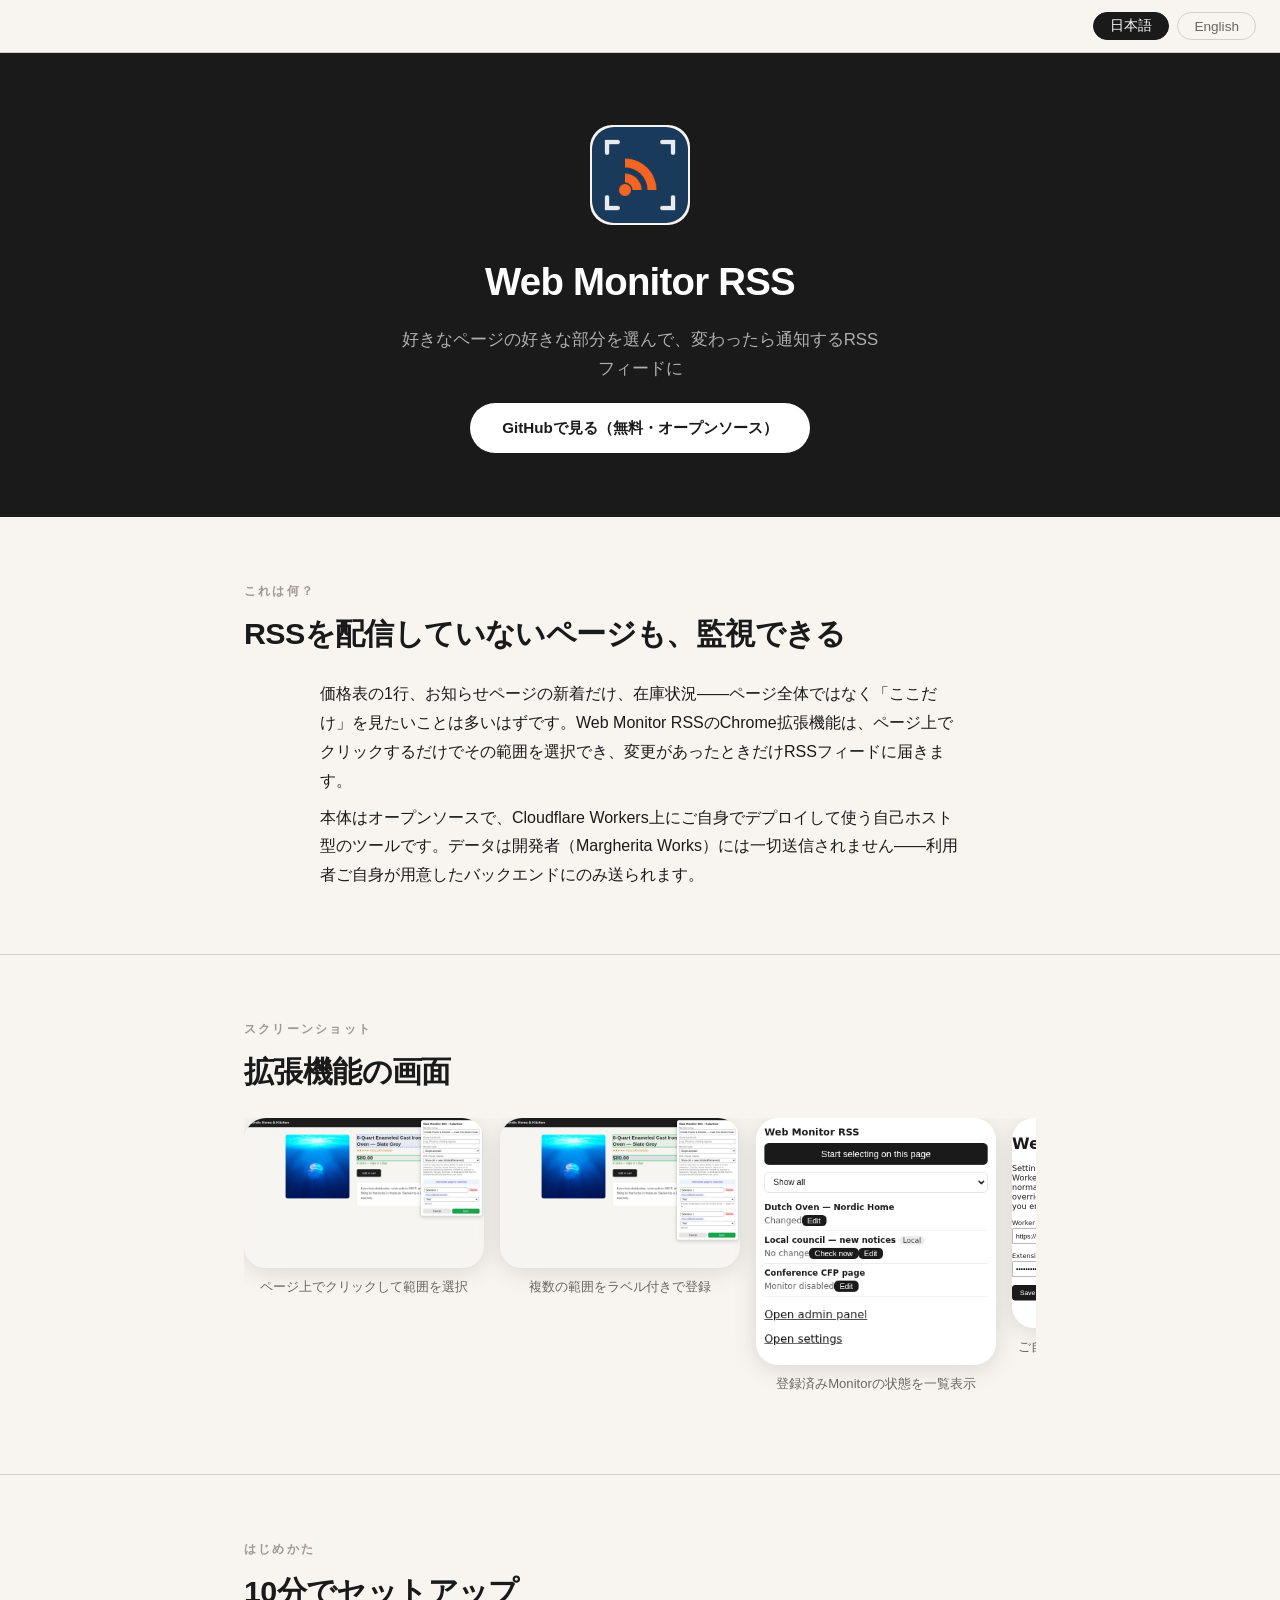
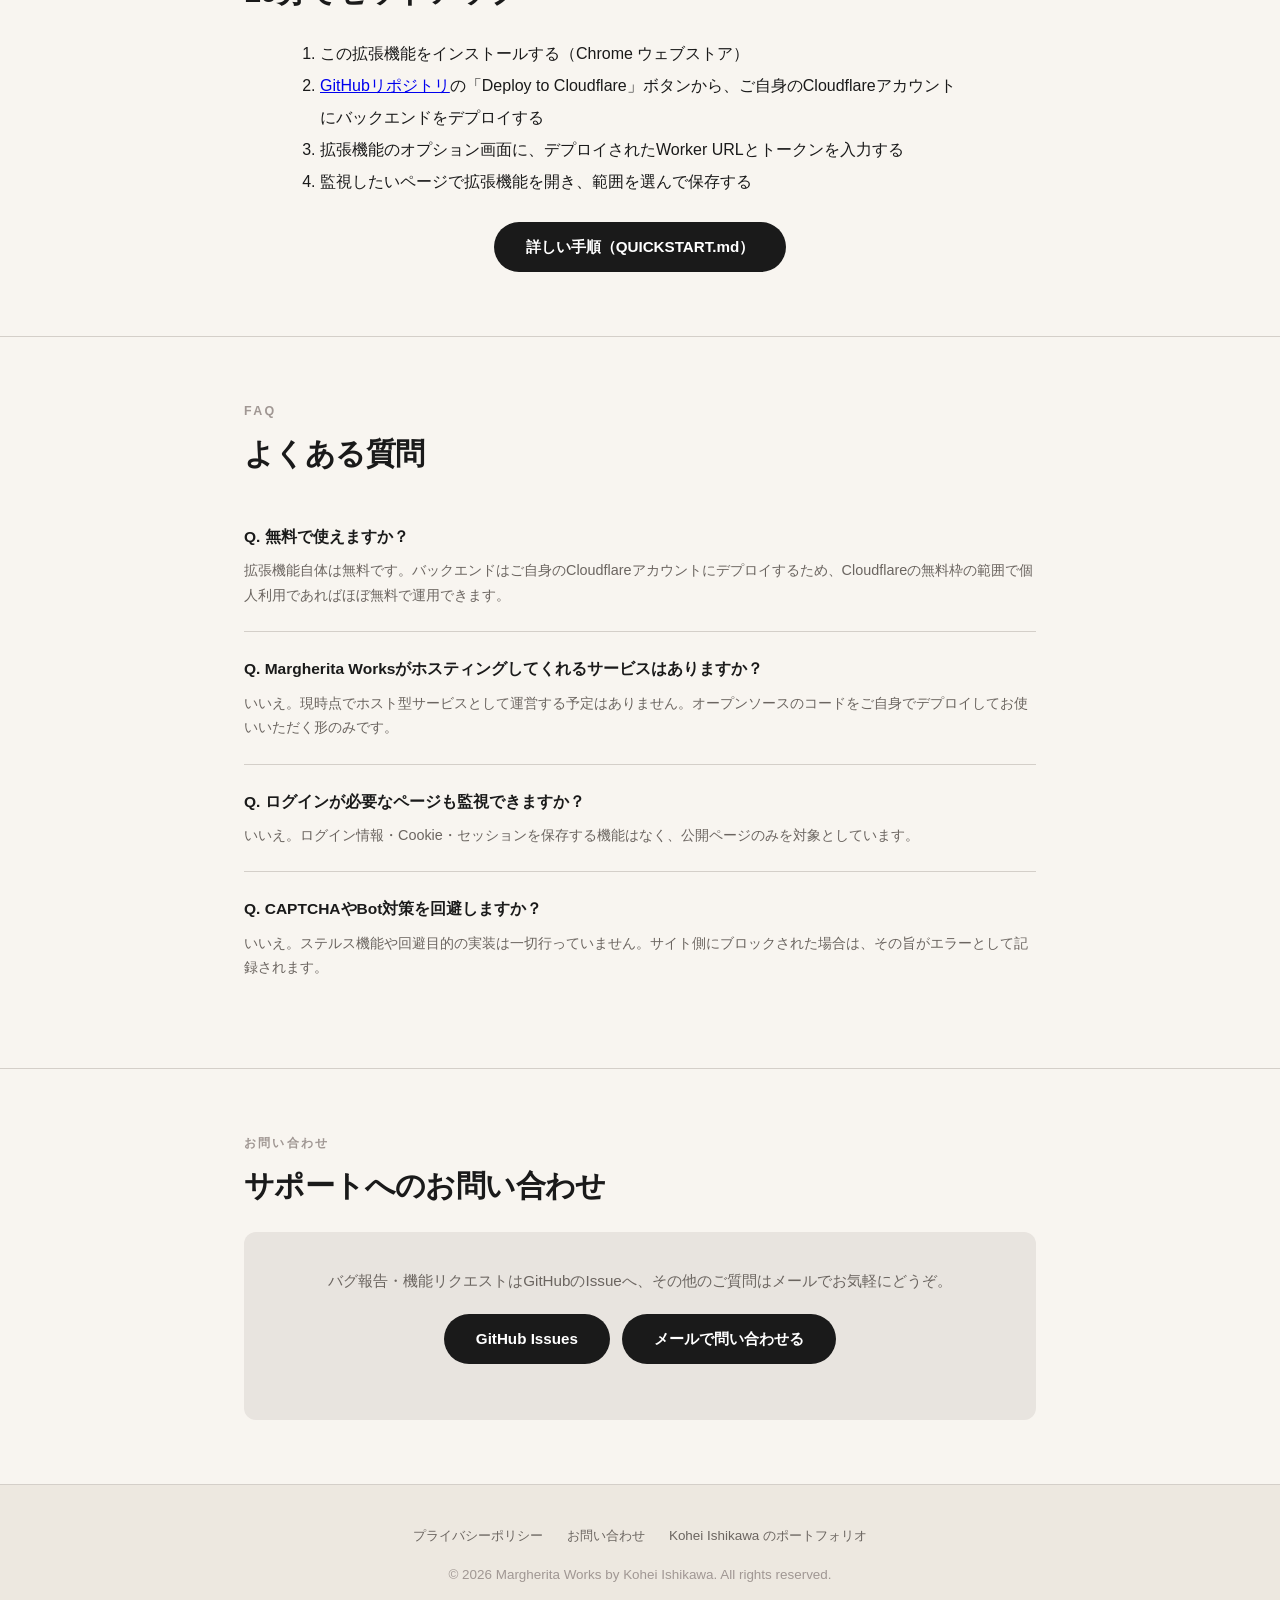
==== index.html @ 7b8b70bd "Initial support site for Web Monitor RSS Chrome extension Support page, privacy policy (JA/EN), and " ====
<!DOCTYPE html>
<html lang="ja">
<head>
  <meta charset="UTF-8">
  <meta name="viewport" content="width=device-width, initial-scale=1.0">
  <title data-lang="ja">Web Monitor RSS – サポート</title>
  <title data-lang="en">Web Monitor RSS – Support</title>
  <meta name="description" content="Web Monitor RSS サポートページ。使い方・よくある質問・お問い合わせ。">
  <link rel="stylesheet" href="assets/css/style.css">
</head>
<body>

<div class="lang-bar">
  <button class="lang-btn active" onclick="setLang('ja')" id="btn-ja">日本語</button>
  <button class="lang-btn"        onclick="setLang('en')" id="btn-en">English</button>
</div>

<header class="site-header">
  <div class="app-icon"><img src="assets/app-icon.png" alt="Web Monitor RSS" width="96" height="96" style="border-radius:22px;"></div>
  <h1>Web Monitor RSS</h1>
  <p class="tagline">
    <span data-lang="ja">好きなページの好きな部分を選んで、変わったら通知するRSSフィードに</span>
    <span data-lang="en">Select any part of any page. Get a private RSS feed when it changes.</span>
  </p>
  <p style="margin-top:20px;">
    <a class="btn-hero" href="https://github.com/isitest1/web-monitor-rss">
      <span data-lang="ja">GitHubで見る（無料・オープンソース）</span>
      <span data-lang="en">View on GitHub (free, open source)</span>
    </a>
  </p>
</header>

<main>

<!-- What it is -->
<section>
  <div class="container">
    <p class="section-label">
      <span data-lang="ja">これは何？</span>
      <span data-lang="en">What is this?</span>
    </p>
    <h2 class="section-title">
      <span data-lang="ja">RSSを配信していないページも、監視できる</span>
      <span data-lang="en">Turn any webpage into an RSS feed — even one with no feed of its own</span>
    </h2>
    <p style="max-width:640px;margin:0 auto 8px;line-height:1.8;">
      <span data-lang="ja">価格表の1行、お知らせページの新着だけ、在庫状況——ページ全体ではなく「ここだけ」を見たいことは多いはずです。Web Monitor RSSのChrome拡張機能は、ページ上でクリックするだけでその範囲を選択でき、変更があったときだけRSSフィードに届きます。</span>
      <span data-lang="en">A single price, just the newest entry on a notices page, a stock-status line — often you only care about one small part of a page, not the whole thing. Web Monitor RSS's Chrome extension lets you point-and-click the exact element you care about, and delivers a private RSS item only when it actually changes.</span>
    </p>
    <p style="max-width:640px;margin:0 auto;line-height:1.8;">
      <span data-lang="ja">本体はオープンソースで、Cloudflare Workers上にご自身でデプロイして使う自己ホスト型のツールです。データは開発者（Margherita Works）には一切送信されません——利用者ご自身が用意したバックエンドにのみ送られます。</span>
      <span data-lang="en">The backend is open source and self-hosted — you deploy your own copy to Cloudflare Workers. No data is ever sent to the developer (Margherita Works); it only ever goes to the backend URL you configure yourself.</span>
    </p>
  </div>
</section>

<!-- Screenshots -->
<section>
  <div class="container">
    <p class="section-label">
      <span data-lang="ja">スクリーンショット</span>
      <span data-lang="en">Screenshots</span>
    </p>
    <h2 class="section-title">
      <span data-lang="ja">拡張機能の画面</span>
      <span data-lang="en">The Extension</span>
    </h2>
    <div class="screenshots">
      <div class="screenshot-item">
        <img class="ss-img" src="assets/screenshots/ss01_selector_overlay.png" alt="Visual Selector overlay" loading="lazy">
        <p class="screenshot-caption">
          <span data-lang="ja">ページ上でクリックして範囲を選択</span>
          <span data-lang="en">Click to select a part of any page</span>
        </p>
      </div>
      <div class="screenshot-item">
        <img class="ss-img" src="assets/screenshots/ss02_multiple_selections.png" alt="Multiple selections" loading="lazy">
        <p class="screenshot-caption">
          <span data-lang="ja">複数の範囲をラベル付きで登録</span>
          <span data-lang="en">Add multiple labeled selections per Monitor</span>
        </p>
      </div>
      <div class="screenshot-item">
        <img class="ss-img" src="assets/screenshots/ss03_popup_watchlist.png" alt="Watchlist popup" loading="lazy">
        <p class="screenshot-caption">
          <span data-lang="ja">登録済みMonitorの状態を一覧表示</span>
          <span data-lang="en">See all your Monitors at a glance</span>
        </p>
      </div>
      <div class="screenshot-item">
        <img class="ss-img" src="assets/screenshots/ss04_options.png" alt="Options page" loading="lazy">
        <p class="screenshot-caption">
          <span data-lang="ja">ご自身のWorker URLとトークンを設定</span>
          <span data-lang="en">Point it at your own Worker URL and token</span>
        </p>
      </div>
    </div>
  </div>
</section>

<!-- Getting started -->
<section>
  <div class="container">
    <p class="section-label">
      <span data-lang="ja">はじめかた</span>
      <span data-lang="en">Getting Started</span>
    </p>
    <h2 class="section-title">
      <span data-lang="ja">10分でセットアップ</span>
      <span data-lang="en">Set Up in About 10 Minutes</span>
    </h2>
    <ol style="max-width:640px;margin:0 auto;line-height:2;">
      <li>
        <span data-lang="ja">この拡張機能をインストールする（Chrome ウェブストア）</span>
        <span data-lang="en">Install this extension (Chrome Web Store)</span>
      </li>
      <li>
        <span data-lang="ja"><a href="https://github.com/isitest1/web-monitor-rss">GitHubリポジトリ</a>の「Deploy to Cloudflare」ボタンから、ご自身のCloudflareアカウントにバックエンドをデプロイする</span>
        <span data-lang="en">Deploy your own backend via the "Deploy to Cloudflare" button on the <a href="https://github.com/isitest1/web-monitor-rss">GitHub repository</a></span>
      </li>
      <li>
        <span data-lang="ja">拡張機能のオプション画面に、デプロイされたWorker URLとトークンを入力する</span>
        <span data-lang="en">Enter your deployed Worker URL and token in the extension's options page</span>
      </li>
      <li>
        <span data-lang="ja">監視したいページで拡張機能を開き、範囲を選んで保存する</span>
        <span data-lang="en">Open the extension on any page you want to watch, select an element, and save</span>
      </li>
    </ol>
    <p style="text-align:center;margin-top:24px;">
      <a class="btn" href="https://github.com/isitest1/web-monitor-rss/blob/main/QUICKSTART.md">
        <span data-lang="ja">詳しい手順（QUICKSTART.md）</span>
        <span data-lang="en">Full walkthrough (QUICKSTART.md)</span>
      </a>
    </p>
  </div>
</section>

<!-- FAQ -->
<section>
  <div class="container">
    <p class="section-label">FAQ</p>
    <h2 class="section-title">
      <span data-lang="ja">よくある質問</span>
      <span data-lang="en">Frequently Asked Questions</span>
    </h2>

    <div class="faq-item">
      <p class="faq-q"><span data-lang="ja">Q. 無料で使えますか？</span><span data-lang="en">Q. Is this free to use?</span></p>
      <p class="faq-a"><span data-lang="ja">拡張機能自体は無料です。バックエンドはご自身のCloudflareアカウントにデプロイするため、Cloudflareの無料枠の範囲で個人利用であればほぼ無料で運用できます。</span><span data-lang="en">The extension itself is free. The backend runs on your own Cloudflare account — for personal use, it comfortably fits within Cloudflare's free tier.</span></p>
    </div>
    <div class="faq-item">
      <p class="faq-q"><span data-lang="ja">Q. Margherita Worksがホスティングしてくれるサービスはありますか？</span><span data-lang="en">Q. Do you offer a hosted version I can just sign up for?</span></p>
      <p class="faq-a"><span data-lang="ja">いいえ。現時点でホスト型サービスとして運営する予定はありません。オープンソースのコードをご自身でデプロイしてお使いいただく形のみです。</span><span data-lang="en">No — there is no plan to run this as a hosted service. It's open source software you deploy and run yourself.</span></p>
    </div>
    <div class="faq-item">
      <p class="faq-q"><span data-lang="ja">Q. ログインが必要なページも監視できますか？</span><span data-lang="en">Q. Can it monitor pages behind a login?</span></p>
      <p class="faq-a"><span data-lang="ja">いいえ。ログイン情報・Cookie・セッションを保存する機能はなく、公開ページのみを対象としています。</span><span data-lang="en">No. It never stores login credentials, cookies, or sessions, and is designed only for public pages that don't require a login.</span></p>
    </div>
    <div class="faq-item">
      <p class="faq-q"><span data-lang="ja">Q. CAPTCHAやBot対策を回避しますか？</span><span data-lang="en">Q. Does it bypass CAPTCHAs or bot detection?</span></p>
      <p class="faq-a"><span data-lang="ja">いいえ。ステルス機能や回避目的の実装は一切行っていません。サイト側にブロックされた場合は、その旨がエラーとして記録されます。</span><span data-lang="en">No. It implements no stealth or evasion techniques. If a site blocks automated access, that's recorded as an error, not worked around.</span></p>
    </div>
  </div>
</section>

<!-- Contact -->
<section>
  <div class="container">
    <p class="section-label">
      <span data-lang="ja">お問い合わせ</span>
      <span data-lang="en">Contact</span>
    </p>
    <h2 class="section-title">
      <span data-lang="ja">サポートへのお問い合わせ</span>
      <span data-lang="en">Get in Touch</span>
    </h2>
    <div class="contact-box">
      <p><span data-lang="ja">バグ報告・機能リクエストはGitHubのIssueへ、その他のご質問はメールでお気軽にどうぞ。</span><span data-lang="en">Bug reports and feature requests are welcome as GitHub Issues; general questions are welcome via email.</span></p>
      <p style="margin-top:12px;">
        <a class="btn" href="https://github.com/isitest1/web-monitor-rss/issues">GitHub Issues</a>
        <a class="btn" href="mailto:support@margheritaworks.com" style="margin-left:8px;">
          <span data-lang="ja">メールで問い合わせる</span>
          <span data-lang="en">Send an Email</span>
        </a>
      </p>
    </div>
  </div>
</section>

</main>

<footer class="site-footer">
  <div class="footer-links">
    <a href="privacy.html">
      <span data-lang="ja">プライバシーポリシー</span>
      <span data-lang="en">Privacy Policy</span>
    </a>
    <a href="mailto:support@margheritaworks.com">
      <span data-lang="ja">お問い合わせ</span>
      <span data-lang="en">Contact</span>
    </a>
    <a href="https://isitest1.github.io/portfolio-hub/ja" data-lang="ja">Kohei Ishikawa のポートフォリオ</a>
    <a href="https://isitest1.github.io/portfolio-hub/en" data-lang="en">Kohei Ishikawa's Portfolio</a>
  </div>
  <p>
    <span data-lang="ja">© 2026 Margherita Works by Kohei Ishikawa. All rights reserved.</span>
    <span data-lang="en">© 2026 Margherita Works by Kohei Ishikawa. All rights reserved.</span>
  </p>
</footer>

<script>
function setLang(lang) {
  document.body.classList.toggle('en', lang === 'en');
  document.getElementById('btn-ja').classList.toggle('active', lang === 'ja');
  document.getElementById('btn-en').classList.toggle('active', lang === 'en');
  document.documentElement.lang = lang;
  localStorage.setItem('lang', lang);
}
const saved = localStorage.getItem('lang');
if (saved === 'en') setLang('en');
</script>
</body>
</html>
---- assets/css/style.css ----
/* フォトスリム / PhotoSlim – Support & Privacy Site */
:root {
  --paper:        #F8F5F0;
  --paper-deep:   #EDE8E0;
  --track:        #E8E4DF;
  --rule:         #D4CFC9;
  --ink:          #1A1A1A;
  --ink-muted:    #6B6560;
  --ink-faint:    #A09793;
  --danger:       #B42818;
  --accent:       #2C5F8A;
  --white:        #FFFFFF;

  --font-ja: "Hiragino Kaku Gothic ProN", "Hiragino Sans", "Noto Sans JP", sans-serif;
  --font-en: -apple-system, BlinkMacSystemFont, "SF Pro Text", "Helvetica Neue", sans-serif;
  --radius: 12px;
  --max-w: 840px;
}

*, *::before, *::after { box-sizing: border-box; margin: 0; padding: 0; }

html { font-size: 16px; scroll-behavior: smooth; }

body {
  background: var(--paper);
  color: var(--ink);
  font-family: var(--font-ja);
  line-height: 1.7;
  -webkit-font-smoothing: antialiased;
}

/* ── Language toggle ─────────────────────────── */
.lang-bar {
  position: sticky;
  top: 0;
  z-index: 100;
  background: var(--paper);
  border-bottom: 1px solid var(--rule);
  padding: 12px 24px;
  display: flex;
  justify-content: flex-end;
  gap: 8px;
}
.lang-btn {
  background: none;
  border: 1.5px solid var(--rule);
  border-radius: 99px;
  padding: 4px 16px;
  font-size: 0.85rem;
  cursor: pointer;
  color: var(--ink-muted);
  transition: all 0.15s;
}
.lang-btn.active {
  background: var(--ink);
  color: var(--white);
  border-color: var(--ink);
}
.lang-btn:hover:not(.active) { border-color: var(--ink); color: var(--ink); }

/* ── Header / Hero ───────────────────────────── */
.site-header {
  background: var(--ink);
  color: var(--white);
  text-align: center;
  padding: 72px 24px 64px;
}
.app-icon {
  width: 100px;
  height: 100px;
  border-radius: 22px;
  background: var(--paper);
  margin: 0 auto 24px;
  display: flex;
  align-items: center;
  justify-content: center;
  font-size: 2.6rem;
}
.site-header h1 {
  font-size: 2.4rem;
  font-weight: 800;
  letter-spacing: -0.02em;
  margin-bottom: 12px;
}
.site-header .tagline {
  font-size: 1.05rem;
  color: rgba(255,255,255,0.65);
  max-width: 480px;
  margin: 0 auto;
}

/* ── Container ───────────────────────────────── */
.container {
  max-width: var(--max-w);
  margin: 0 auto;
  padding: 0 24px;
}

/* ── Section ─────────────────────────────────── */
section { padding: 64px 0; border-bottom: 1px solid var(--rule); }
section:last-child { border-bottom: none; }

.section-label {
  font-size: 0.78rem;
  font-weight: 700;
  letter-spacing: 0.18em;
  color: var(--ink-faint);
  text-transform: uppercase;
  margin-bottom: 12px;
}
.section-title {
  font-size: 1.9rem;
  font-weight: 800;
  letter-spacing: -0.02em;
  margin-bottom: 28px;
  line-height: 1.25;
}

/* ── Screenshots gallery ─────────────────────── */
.screenshots {
  display: flex;
  gap: 16px;
  overflow-x: auto;
  padding-bottom: 16px;
  scroll-snap-type: x mandatory;
  -webkit-overflow-scrolling: touch;
}
.screenshots::-webkit-scrollbar { height: 4px; }
.screenshots::-webkit-scrollbar-track { background: var(--track); border-radius: 2px; }
.screenshots::-webkit-scrollbar-thumb { background: var(--rule); border-radius: 2px; }

.screenshot-item {
  flex: 0 0 240px;
  scroll-snap-align: start;
}
.screenshot-item img {
  width: 240px;
  height: auto;
  border-radius: 22px;
  box-shadow: 0 4px 24px rgba(0,0,0,0.12);
  display: block;
}
.screenshot-caption {
  text-align: center;
  font-size: 0.82rem;
  color: var(--ink-muted);
  margin-top: 10px;
  line-height: 1.4;
}

/* ── Feature list ────────────────────────────── */
.feature-grid {
  display: grid;
  grid-template-columns: 1fr 1fr;
  gap: 20px;
  margin-top: 8px;
}
@media (max-width: 600px) {
  .feature-grid { grid-template-columns: 1fr; }
}
.feature-card {
  background: var(--track);
  border-radius: var(--radius);
  padding: 24px;
}
.feature-card .icon {
  font-size: 1.6rem;
  margin-bottom: 10px;
  display: block;
}
.feature-card h3 {
  font-size: 1.05rem;
  font-weight: 700;
  margin-bottom: 6px;
}
.feature-card p {
  font-size: 0.88rem;
  color: var(--ink-muted);
  line-height: 1.6;
}

/* ── How to use ──────────────────────────────── */
.steps { list-style: none; counter-reset: step; margin-top: 8px; }
.steps li {
  counter-increment: step;
  display: flex;
  gap: 20px;
  padding: 24px 0;
  border-bottom: 1px solid var(--rule);
}
.steps li:last-child { border-bottom: none; }
.step-num {
  flex-shrink: 0;
  width: 44px;
  height: 44px;
  border-radius: 50%;
  background: var(--ink);
  color: var(--white);
  display: flex;
  align-items: center;
  justify-content: center;
  font-size: 1rem;
  font-weight: 800;
  font-variant-numeric: tabular-nums;
  content: counter(step);
}
.step-num::after { content: counter(step); }
.step-content h3 {
  font-size: 1.05rem;
  font-weight: 700;
  margin-bottom: 6px;
}
.step-content p {
  font-size: 0.9rem;
  color: var(--ink-muted);
}

/* ── FAQ ─────────────────────────────────────── */
.faq-item { padding: 24px 0; border-bottom: 1px solid var(--rule); }
.faq-item:last-child { border-bottom: none; }
.faq-q { font-weight: 700; margin-bottom: 8px; font-size: 0.97rem; }
.faq-a { font-size: 0.9rem; color: var(--ink-muted); }

/* ── Contact ─────────────────────────────────── */
.contact-box {
  background: var(--track);
  border-radius: var(--radius);
  padding: 36px;
  text-align: center;
}
.contact-box p { color: var(--ink-muted); margin-bottom: 20px; font-size: 0.95rem; }
.btn {
  display: inline-block;
  background: var(--ink);
  color: var(--white);
  padding: 12px 32px;
  border-radius: 99px;
  text-decoration: none;
  font-weight: 700;
  font-size: 0.95rem;
  transition: opacity 0.15s;
}
.btn:hover { opacity: 0.8; }
.btn-hero {
  display: inline-block;
  background: var(--white);
  color: var(--ink);
  padding: 12px 32px;
  border-radius: 99px;
  text-decoration: none;
  font-weight: 700;
  font-size: 0.95rem;
  transition: opacity 0.15s;
}
.btn-hero:hover { opacity: 0.8; }

/* ── Privacy specific ────────────────────────── */
.policy-section { margin-bottom: 40px; }
.policy-section h2 {
  font-size: 1.2rem;
  font-weight: 700;
  margin-bottom: 12px;
  padding-bottom: 8px;
  border-bottom: 1px solid var(--rule);
}
.policy-section p, .policy-section li {
  font-size: 0.92rem;
  color: var(--ink-muted);
  margin-bottom: 8px;
}
.policy-section ul { padding-left: 1.4em; }
.highlight-box {
  background: var(--ink);
  color: var(--white);
  border-radius: var(--radius);
  padding: 24px 28px;
  margin: 28px 0;
  font-size: 1.05rem;
  font-weight: 700;
  text-align: center;
  line-height: 1.5;
}

/* ── Footer ──────────────────────────────────── */
.site-footer {
  background: var(--paper-deep);
  border-top: 1px solid var(--rule);
  padding: 40px 24px;
  text-align: center;
  font-size: 0.84rem;
  color: var(--ink-faint);
}
.site-footer a { color: var(--ink-muted); text-decoration: none; }
.site-footer a:hover { color: var(--ink); }
.footer-links { display: flex; gap: 24px; justify-content: center; margin-bottom: 16px; }

/* ── i18n ────────────────────────────────────── */
[data-lang="en"] { display: none; }
body.en [data-lang="ja"] { display: none; }
body.en [data-lang="en"] { display: unset; }
/* Block-level elements need block display */
body.en section[data-lang="en"],
body.en div[data-lang="en"],
body.en li[data-lang="en"],
body.en p[data-lang="en"] { display: block; }
body.en ul[data-lang="en"] { display: block; }

@media (max-width: 600px) {
  .site-header h1 { font-size: 1.8rem; }
  .section-title { font-size: 1.4rem; }
  .screenshot-item { flex: 0 0 180px; }
  .screenshot-item img { width: 180px; }
}
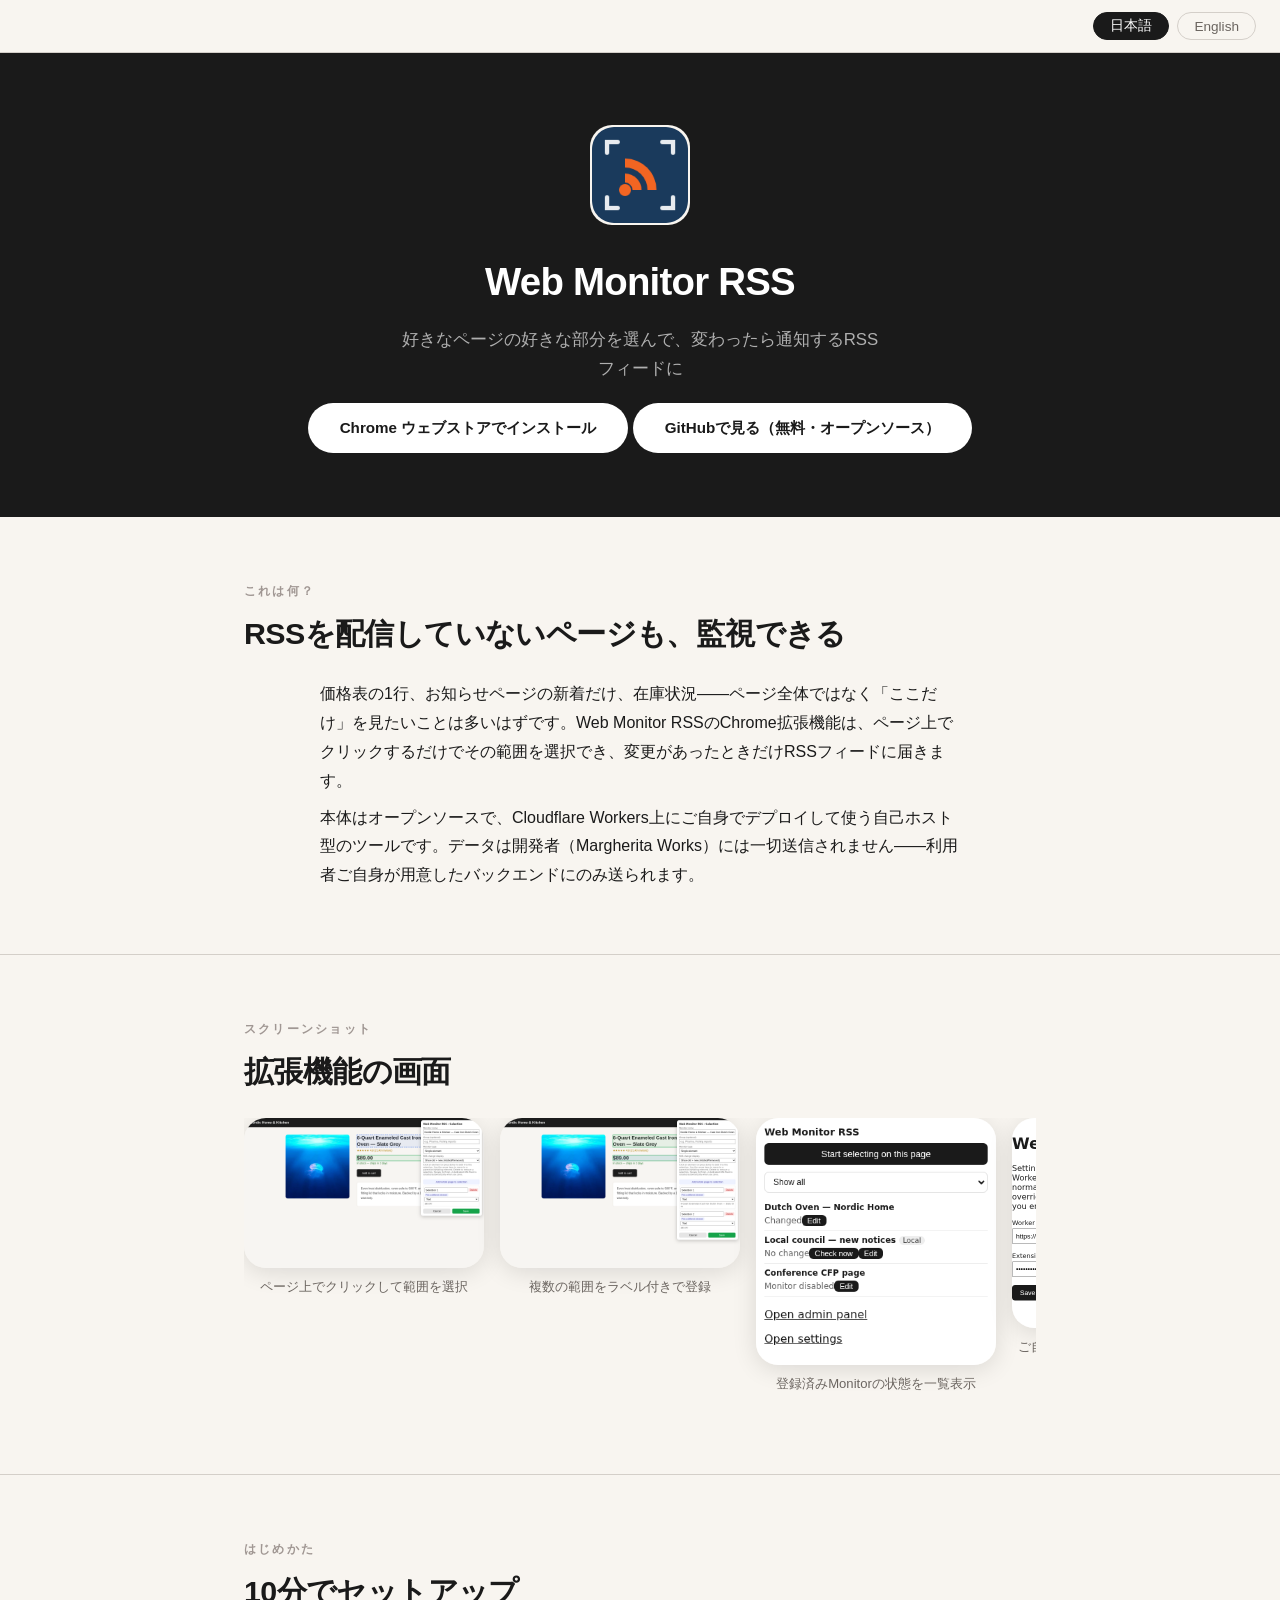
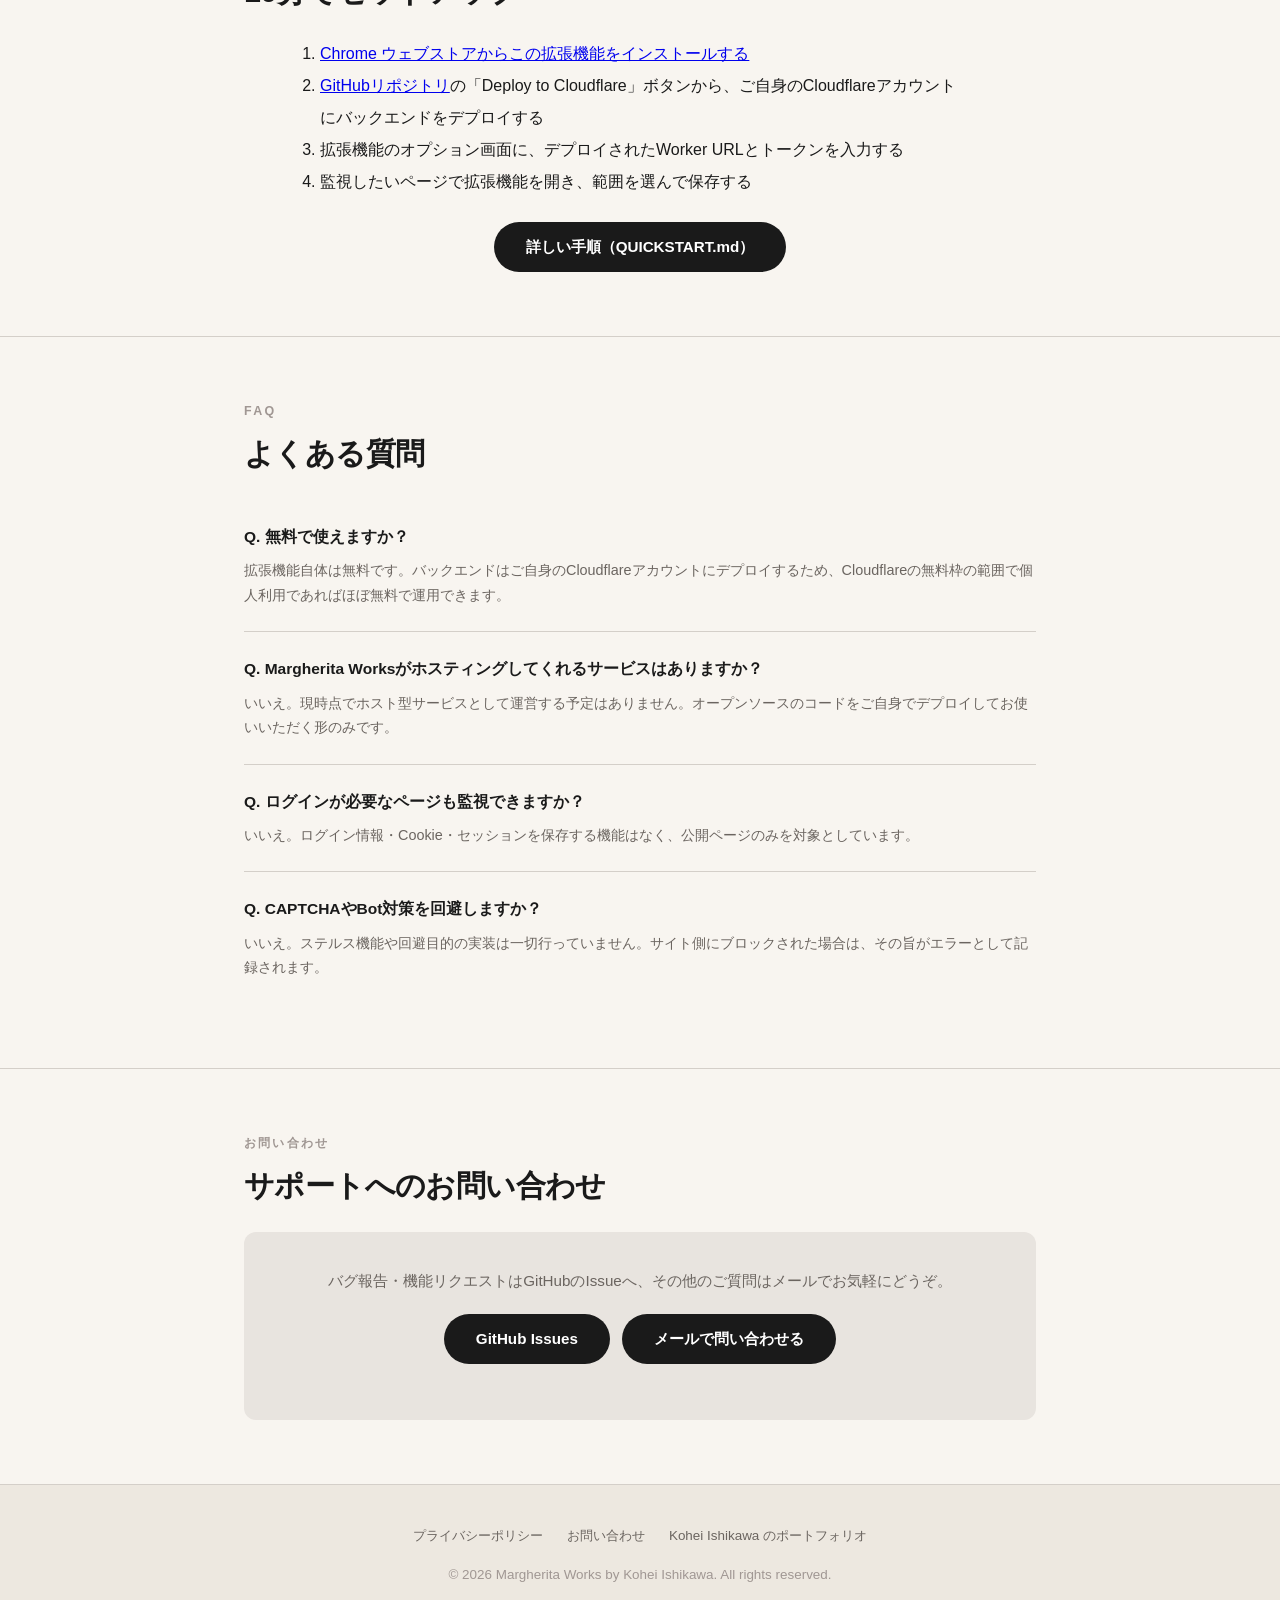
==== commit 1cd0990a: "docs: link the approved Chrome Web Store listing Co-Authored-By: Claude Sonnet 5 <noreply@anthropic." ====
--- a/index.html
+++ b/index.html
@@ -23,6 +23,10 @@
     <span data-lang="en">Select any part of any page. Get a private RSS feed when it changes.</span>
   </p>
   <p style="margin-top:20px;">
+    <a class="btn-hero" href="https://chromewebstore.google.com/detail/web-monitor-rss-visual-se/cmeiflbjigiaalobggjdhcaekdbcakah">
+      <span data-lang="ja">Chrome ウェブストアでインストール</span>
+      <span data-lang="en">Install from the Chrome Web Store</span>
+    </a>
     <a class="btn-hero" href="https://github.com/isitest1/web-monitor-rss">
       <span data-lang="ja">GitHubで見る（無料・オープンソース）</span>
       <span data-lang="en">View on GitHub (free, open source)</span>
@@ -111,8 +115,8 @@
     </h2>
     <ol style="max-width:640px;margin:0 auto;line-height:2;">
       <li>
-        <span data-lang="ja">この拡張機能をインストールする（Chrome ウェブストア）</span>
-        <span data-lang="en">Install this extension (Chrome Web Store)</span>
+        <span data-lang="ja"><a href="https://chromewebstore.google.com/detail/web-monitor-rss-visual-se/cmeiflbjigiaalobggjdhcaekdbcakah">Chrome ウェブストアからこの拡張機能をインストールする</a></span>
+        <span data-lang="en">Install this extension from the <a href="https://chromewebstore.google.com/detail/web-monitor-rss-visual-se/cmeiflbjigiaalobggjdhcaekdbcakah">Chrome Web Store</a></span>
       </li>
       <li>
         <span data-lang="ja"><a href="https://github.com/isitest1/web-monitor-rss">GitHubリポジトリ</a>の「Deploy to Cloudflare」ボタンから、ご自身のCloudflareアカウントにバックエンドをデプロイする</span>
